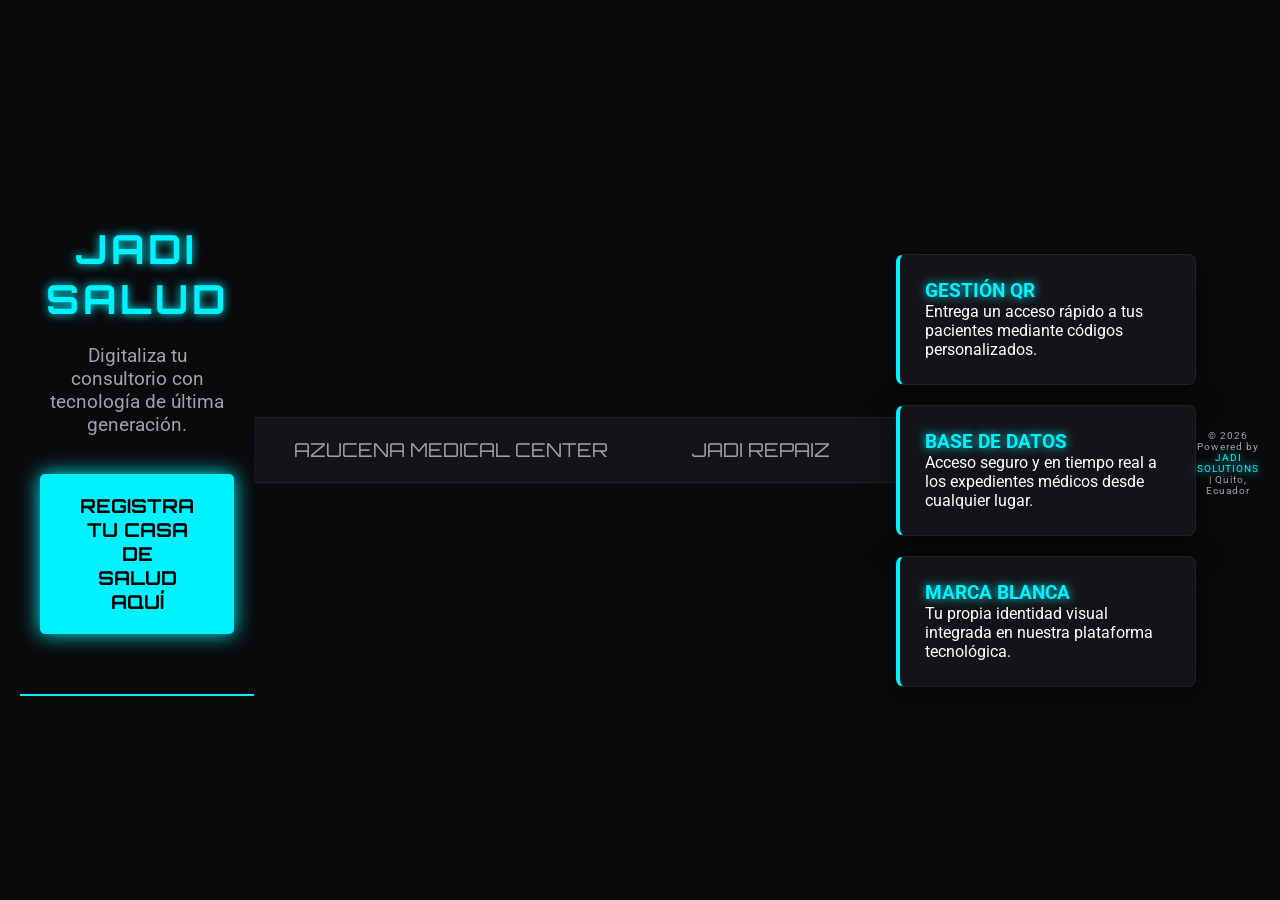
==== index.html @ 71413593 "Update index.html" ====
<!DOCTYPE html>
<html lang="es">
<head>
    <meta charset="UTF-8">
    <meta name="viewport" content="width=device-width, initial-scale=1.0">
    <title>JADI SALUD | El Futuro de la Gestión Médica</title>
    <link href="https://fonts.googleapis.com/css2?family=Orbitron:wght@400;700&family=Roboto:wght@300;400;700&display=swap" rel="stylesheet">
    <link rel="stylesheet" href="styles.css">
    <style>
        /* Estilos específicos para la Landing Page */
        .hero-banner {
            text-align: center;
            padding: 60px 20px;
            background: linear-gradient(rgba(10,10,12,0.8), rgba(10,10,12,0.8)), url('https://images.unsplash.com/photo-1576091160550-2173dbc999ef?auto=format&fit=crop&q=80&w=2070');
            background-size: cover;
            border-bottom: 2px solid var(--accent);
            margin-bottom: 40px;
        }

        .hero-banner h1 { font-size: 2.5rem; margin-bottom: 20px; }

        /* Barra Giratoria de Sponsors (Marquee) */
        .sponsor-track {
            background: #141418;
            padding: 20px 0;
            overflow: hidden;
            white-space: nowrap;
            border-top: 1px solid #222;
            border-bottom: 1px solid #222;
        }

        .marquee-content {
            display: inline-block;
            animation: marquee 20s linear infinite;
        }

        .marquee-content span {
            color: var(--text-gray);
            font-family: 'Orbitron', sans-serif;
            font-size: 1.2rem;
            margin: 0 40px;
            text-transform: uppercase;
        }

        @keyframes marquee {
            0% { transform: translateX(0); }
            100% { transform: translateX(-50%); }
        }

        .cta-section {
            text-align: center;
            padding: 40px 20px;
        }

        .btn-main {
            display: inline-block;
            background: var(--accent);
            color: #000;
            padding: 20px 40px;
            font-family: 'Orbitron', sans-serif;
            font-weight: bold;
            text-decoration: none;
            border-radius: 5px;
            font-size: 1.2rem;
            box-shadow: 0 0 20px var(--accent);
            transition: 0.3s;
        }

        .btn-main:hover {
            transform: scale(1.05);
            background: #fff;
        }
    </style>
</head>
<body>

    <section class="hero-banner">
        <h1 class="accent">JADI SALUD</h1>
        <p style="font-size: 1.2rem; color: var(--text-gray);">Digitaliza tu consultorio con tecnología de última generación.</p>
        <br><br>
        <a href="registro-centro.html" class="btn-main">REGISTRA TU CASA DE SALUD AQUÍ</a>
    </section>

    <div class="sponsor-track">
        <div class="marquee-content">
            <span>AZUCENA MEDICAL CENTER</span>
            <span>JADI REPAIZ</span>
            <span>IDV SKY</span>
            <span>OPTOMETRÍA INTEGRAL</span>
            <span>FISIOTERAPIA QUITO</span>
            <span>AZUCENA MEDICAL CENTER</span>
            <span>JADI REPAIZ</span>
            <span>IDV SKY</span>
            <span>OPTOMETRÍA INTEGRAL</span>
            <span>FISIOTERAPIA QUITO</span>
        </div>
    </div>

    <div class="main-container" style="max-width: 1000px; margin-top: 40px;">
        <div style="display: grid; grid-template-columns: repeat(auto-fit, minmax(300px, 1fr)); gap: 20px;">
            <div class="form-card">
                <h3 class="accent">GESTIÓN QR</h3>
                <p>Entrega un acceso rápido a tus pacientes mediante códigos personalizados.</p>
            </div>
            <div class="form-card">
                <h3 class="accent">BASE DE DATOS</h3>
                <p>Acceso seguro y en tiempo real a los expedientes médicos desde cualquier lugar.</p>
            </div>
            <div class="form-card">
                <h3 class="accent">MARCA BLANCA</h3>
                <p>Tu propia identidad visual integrada en nuestra plataforma tecnológica.</p>
            </div>
        </div>
    </div>

    <footer>
        <p>© 2026 Powered by <span class="accent">JADI SOLUTIONS</span> | Quito, Ecuador</p>
    </footer>

</body>
</html>
---- styles.css ----
/* DISEÑO JADI SALUD - URBAN MEDICAL STYLE */
:root {
    --bg-dark: #0a0a0c;
    --card-bg: #141418;
    --accent: #00f2ff; /* Cian Neón */
    --text-gray: #a0a0a8;
    --white: #ffffff;
    --error: #ff4444;
}

* {
    box-sizing: border-box;
    margin: 0;
    padding: 0;
}

body {
    background-color: var(--bg-dark);
    color: var(--white);
    font-family: 'Roboto', sans-serif;
    display: flex;
    justify-content: center;
    align-items: center;
    min-height: 100vh;
    padding: 20px;
}

.main-container {
    width: 100%;
    max-width: 450px;
}

header {
    text-align: center;
    margin-bottom: 30px;
}

h1 {
    font-family: 'Orbitron', sans-serif;
    font-size: 1.8rem;
    letter-spacing: 4px;
    margin-bottom: 5px;
}

.accent {
    color: var(--accent);
    text-shadow: 0 0 10px var(--accent);
}

.subtitle {
    color: var(--text-gray);
    font-size: 0.7rem;
    letter-spacing: 2px;
    text-transform: uppercase;
}

/* TARJETA DEL FORMULARIO */
.form-card {
    background: var(--card-bg);
    border: 1px solid #222;
    padding: 25px;
    border-radius: 8px;
    border-left: 4px solid var(--accent);
    box-shadow: 0 10px 30px rgba(0,0,0,0.5);
}

.card-header h2 {
    font-size: 0.9rem;
    letter-spacing: 1px;
    margin-bottom: 10px;
    color: var(--white);
}

.line {
    width: 40px;
    height: 3px;
    background: var(--accent);
    margin-bottom: 25px;
}

/* INPUTS Y FORMULARIO */
.input-group {
    margin-bottom: 15px;
}

.input-group label {
    display: block;
    font-size: 0.65rem;
    color: var(--accent);
    margin-bottom: 5px;
    font-weight: 700;
    text-transform: uppercase;
}

input, select, textarea {
    width: 100%;
    padding: 12px;
    background: #000;
    border: 1px solid #333;
    color: var(--white);
    border-radius: 4px;
    font-size: 0.9rem;
    transition: 0.3s;
}

input:focus, select:focus, textarea:focus {
    outline: none;
    border-color: var(--accent);
    box-shadow: 0 0 5px var(--accent);
}

.row {
    display: flex;
    gap: 15px;
}

/* BOTÓN */
button {
    width: 100%;
    padding: 15px;
    background: var(--accent);
    border: none;
    color: #000;
    font-weight: bold;
    font-family: 'Orbitron', sans-serif;
    font-size: 0.9rem;
    cursor: pointer;
    margin-top: 10px;
    border-radius: 4px;
    transition: 0.3s;
}

button:hover {
    background: #fff;
    box-shadow: 0 0 20px var(--accent);
    transform: translateY(-2px);
}

footer {
    text-align: center;
    margin-top: 25px;
    font-size: 0.6rem;
    color: var(--text-gray);
    letter-spacing: 1px;
}

/* RESPONSIVE PARA CELULAR */
@media (max-width: 400px) {
    .row {
        flex-direction: column;
        gap: 0;
    }
}
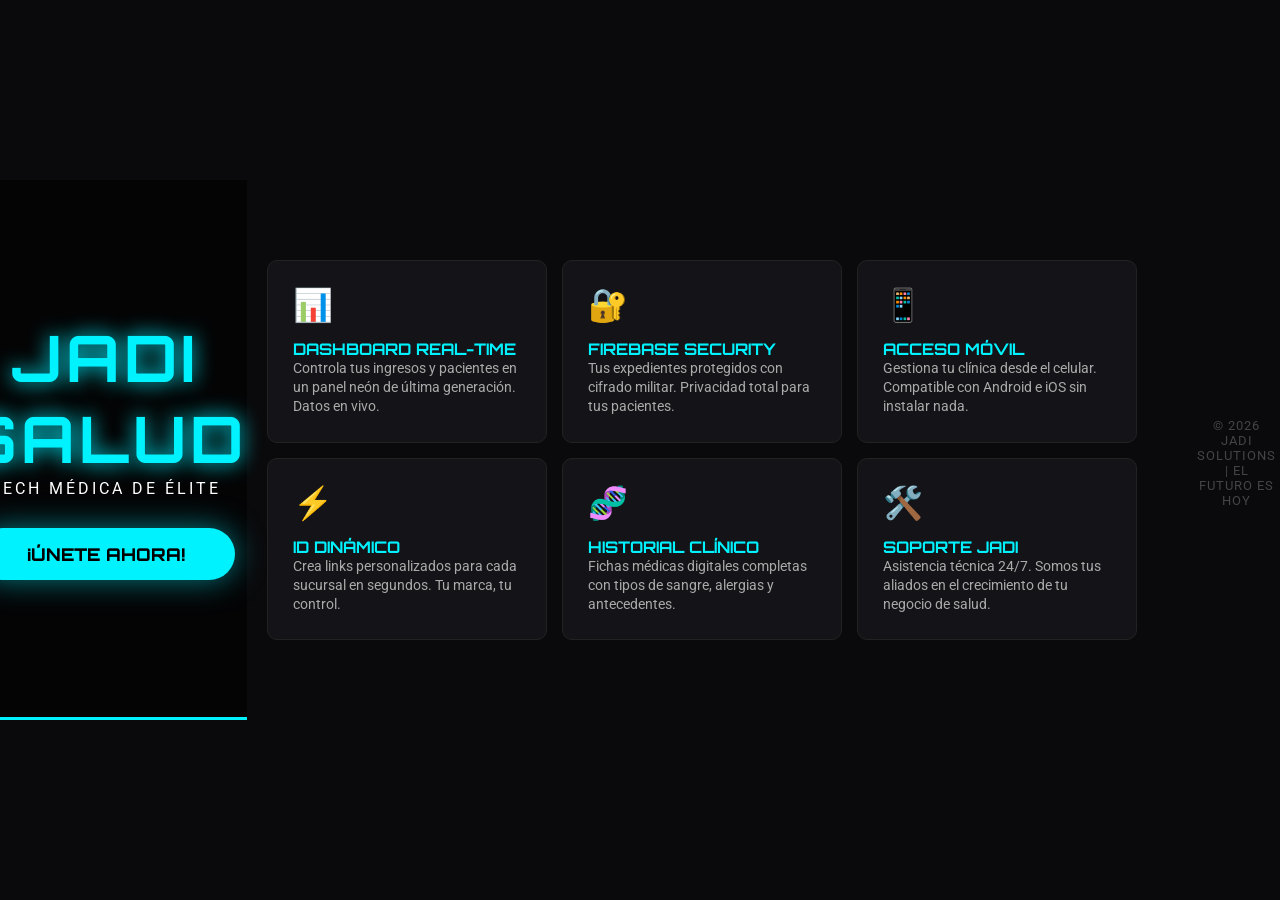
==== commit ac2c0455: "Update index.html" ====
--- a/index.html
+++ b/index.html
@@ -3,118 +3,167 @@
 <head>
     <meta charset="UTF-8">
     <meta name="viewport" content="width=device-width, initial-scale=1.0">
-    <title>JADI SALUD | El Futuro de la Gestión Médica</title>
+    <title>JADI SALUD | Business Suite</title>
     <link href="https://fonts.googleapis.com/css2?family=Orbitron:wght@400;700&family=Roboto:wght@300;400;700&display=swap" rel="stylesheet">
     <link rel="stylesheet" href="styles.css">
     <style>
-        /* Estilos específicos para la Landing Page */
-        .hero-banner {
+        :root { --accent: #00f2ff; --bg: #0a0a0c; --card: #141418; }
+        
+        body { background-color: var(--bg); margin: 0; }
+
+        /* Banner Compacto y Agresivo */
+        .hero {
+            height: 60vh;
+            display: flex;
+            flex-direction: column;
+            justify-content: center;
+            align-items: center;
+            background: linear-gradient(rgba(0,0,0,0.6), rgba(0,0,0,0.6)), url('https://images.unsplash.com/photo-1519494026892-80bbd2d6fd0d?auto=format&fit=crop&q=80&w=2053');
+            background-size: cover;
+            background-position: center;
+            border-bottom: 3px solid var(--accent);
             text-align: center;
-            padding: 60px 20px;
-            background: linear-gradient(rgba(10,10,12,0.8), rgba(10,10,12,0.8)), url('https://images.unsplash.com/photo-1576091160550-2173dbc999ef?auto=format&fit=crop&q=80&w=2070');
-            background-size: cover;
-            border-bottom: 2px solid var(--accent);
-            margin-bottom: 40px;
         }
 
-        .hero-banner h1 { font-size: 2.5rem; margin-bottom: 20px; }
-
-        /* Barra Giratoria de Sponsors (Marquee) */
-        .sponsor-track {
-            background: #141418;
-            padding: 20px 0;
-            overflow: hidden;
-            white-space: nowrap;
-            border-top: 1px solid #222;
-            border-bottom: 1px solid #222;
-        }
-
-        .marquee-content {
-            display: inline-block;
-            animation: marquee 20s linear infinite;
-        }
-
-        .marquee-content span {
-            color: var(--text-gray);
+        .hero h1 { font-size: clamp(2rem, 8vw, 4rem); margin: 0; text-shadow: 0 0 20px var(--accent); }
+        
+        /* Botón Mejorado: Corto y Potente */
+        .btn-join {
+            margin-top: 30px;
+            padding: 15px 50px;
+            background: var(--accent);
+            color: #000;
             font-family: 'Orbitron', sans-serif;
-            font-size: 1.2rem;
-            margin: 0 40px;
+            font-weight: 800;
+            text-decoration: none;
+            border-radius: 50px;
+            font-size: 1.1rem;
+            box-shadow: 0 0 30px rgba(0, 242, 255, 0.5);
+            transition: all 0.3s ease;
             text-transform: uppercase;
         }
 
-        @keyframes marquee {
+        .btn-join:hover { transform: scale(1.1); box-shadow: 0 0 50px var(--accent); background: #fff; }
+
+        /* Barra de Sponsors */
+        .marquee {
+            background: var(--card);
+            padding: 15px 0;
+            overflow: hidden;
+            border-bottom: 1px solid #333;
+        }
+
+        .marquee-inner {
+            display: flex;
+            width: 200%;
+            animation: scroll 25s linear infinite;
+        }
+
+        .marquee-inner span {
+            width: 50%;
+            display: flex;
+            justify-content: space-around;
+            font-family: 'Orbitron', sans-serif;
+            color: var(--accent);
+            font-size: 0.9rem;
+            letter-spacing: 2px;
+        }
+
+        @keyframes scroll {
             0% { transform: translateX(0); }
             100% { transform: translateX(-50%); }
         }
 
-        .cta-section {
-            text-align: center;
-            padding: 40px 20px;
+        /* Publicidad en Rejilla (Para no dejar espacios) */
+        .ads-grid {
+            display: grid;
+            grid-template-columns: repeat(auto-fit, minmax(280px, 1fr));
+            gap: 15px;
+            padding: 20px;
+            max-width: 1200px;
+            margin: auto;
         }
 
-        .btn-main {
-            display: inline-block;
-            background: var(--accent);
-            color: #000;
-            padding: 20px 40px;
-            font-family: 'Orbitron', sans-serif;
-            font-weight: bold;
-            text-decoration: none;
-            border-radius: 5px;
-            font-size: 1.2rem;
-            box-shadow: 0 0 20px var(--accent);
+        .ad-card {
+            background: var(--card);
+            padding: 25px;
+            border-radius: 10px;
+            border: 1px solid #222;
             transition: 0.3s;
+            position: relative;
+            overflow: hidden;
         }
 
-        .btn-main:hover {
-            transform: scale(1.05);
-            background: #fff;
-        }
+        .ad-card:hover { border-color: var(--accent); transform: translateY(-5px); }
+
+        .ad-card h3 { color: var(--accent); margin-top: 0; font-family: 'Orbitron'; font-size: 1rem; }
+        
+        .ad-card p { font-size: 0.85rem; color: #aaa; line-height: 1.4; }
+
+        .icon-box { font-size: 2rem; margin-bottom: 15px; display: block; }
+
+        footer { text-align: center; padding: 40px; color: #444; font-size: 0.8rem; }
     </style>
 </head>
 <body>
 
-    <section class="hero-banner">
+    <section class="hero">
         <h1 class="accent">JADI SALUD</h1>
-        <p style="font-size: 1.2rem; color: var(--text-gray);">Digitaliza tu consultorio con tecnología de última generación.</p>
-        <br><br>
-        <a href="registro-centro.html" class="btn-main">REGISTRA TU CASA DE SALUD AQUÍ</a>
+        <p style="color: #fff; letter-spacing: 3px;">TECH MÉDICA DE ÉLITE</p>
+        <a href="registro-centro.html" class="btn-join">¡ÚNETE AHORA!</a>
     </section>
 
-    <div class="sponsor-track">
-        <div class="marquee-content">
-            <span>AZUCENA MEDICAL CENTER</span>
-            <span>JADI REPAIZ</span>
-            <span>IDV SKY</span>
-            <span>OPTOMETRÍA INTEGRAL</span>
-            <span>FISIOTERAPIA QUITO</span>
-            <span>AZUCENA MEDICAL CENTER</span>
-            <span>JADI REPAIZ</span>
-            <span>IDV SKY</span>
-            <span>OPTOMETRÍA INTEGRAL</span>
-            <span>FISIOTERAPIA QUITO</span>
+    <div class="marquee">
+        <div class="marquee-inner">
+            <span>
+                <b>● AZUCENA MEDICAL</b> <b>● JADI REPAIZ</b> <b>● IDV SKY</b> <b>● FISIO-QUITO</b> <b>● OPTOMETRÍA JADI</b>
+            </span>
+            <span>
+                <b>● AZUCENA MEDICAL</b> <b>● JADI REPAIZ</b> <b>● IDV SKY</b> <b>● FISIO-QUITO</b> <b>● OPTOMETRÍA JADI</b>
+            </span>
         </div>
     </div>
 
-    <div class="main-container" style="max-width: 1000px; margin-top: 40px;">
-        <div style="display: grid; grid-template-columns: repeat(auto-fit, minmax(300px, 1fr)); gap: 20px;">
-            <div class="form-card">
-                <h3 class="accent">GESTIÓN QR</h3>
-                <p>Entrega un acceso rápido a tus pacientes mediante códigos personalizados.</p>
-            </div>
-            <div class="form-card">
-                <h3 class="accent">BASE DE DATOS</h3>
-                <p>Acceso seguro y en tiempo real a los expedientes médicos desde cualquier lugar.</p>
-            </div>
-            <div class="form-card">
-                <h3 class="accent">MARCA BLANCA</h3>
-                <p>Tu propia identidad visual integrada en nuestra plataforma tecnológica.</p>
-            </div>
+    <main class="ads-grid">
+        <div class="ad-card">
+            <span class="icon-box">📊</span>
+            <h3>DASHBOARD REAL-TIME</h3>
+            <p>Controla tus ingresos y pacientes en un panel neón de última generación. Datos en vivo.</p>
         </div>
-    </div>
+
+        <div class="ad-card">
+            <span class="icon-box">🔐</span>
+            <h3>FIREBASE SECURITY</h3>
+            <p>Tus expedientes protegidos con cifrado militar. Privacidad total para tus pacientes.</p>
+        </div>
+
+        <div class="ad-card">
+            <span class="icon-box">📱</span>
+            <h3>ACCESO MÓVIL</h3>
+            <p>Gestiona tu clínica desde el celular. Compatible con Android e iOS sin instalar nada.</p>
+        </div>
+
+        <div class="ad-card">
+            <span class="icon-box">⚡</span>
+            <h3>ID DINÁMICO</h3>
+            <p>Crea links personalizados para cada sucursal en segundos. Tu marca, tu control.</p>
+        </div>
+
+        <div class="ad-card">
+            <span class="icon-box">🧬</span>
+            <h3>HISTORIAL CLÍNICO</h3>
+            <p>Fichas médicas digitales completas con tipos de sangre, alergias y antecedentes.</p>
+        </div>
+
+        <div class="ad-card">
+            <span class="icon-box">🛠️</span>
+            <h3>SOPORTE JADI</h3>
+            <p>Asistencia técnica 24/7. Somos tus aliados en el crecimiento de tu negocio de salud.</p>
+        </div>
+    </main>
 
     <footer>
-        <p>© 2026 Powered by <span class="accent">JADI SOLUTIONS</span> | Quito, Ecuador</p>
+        <p>© 2026 JADI SOLUTIONS | EL FUTURO ES HOY</p>
     </footer>
 
 </body>
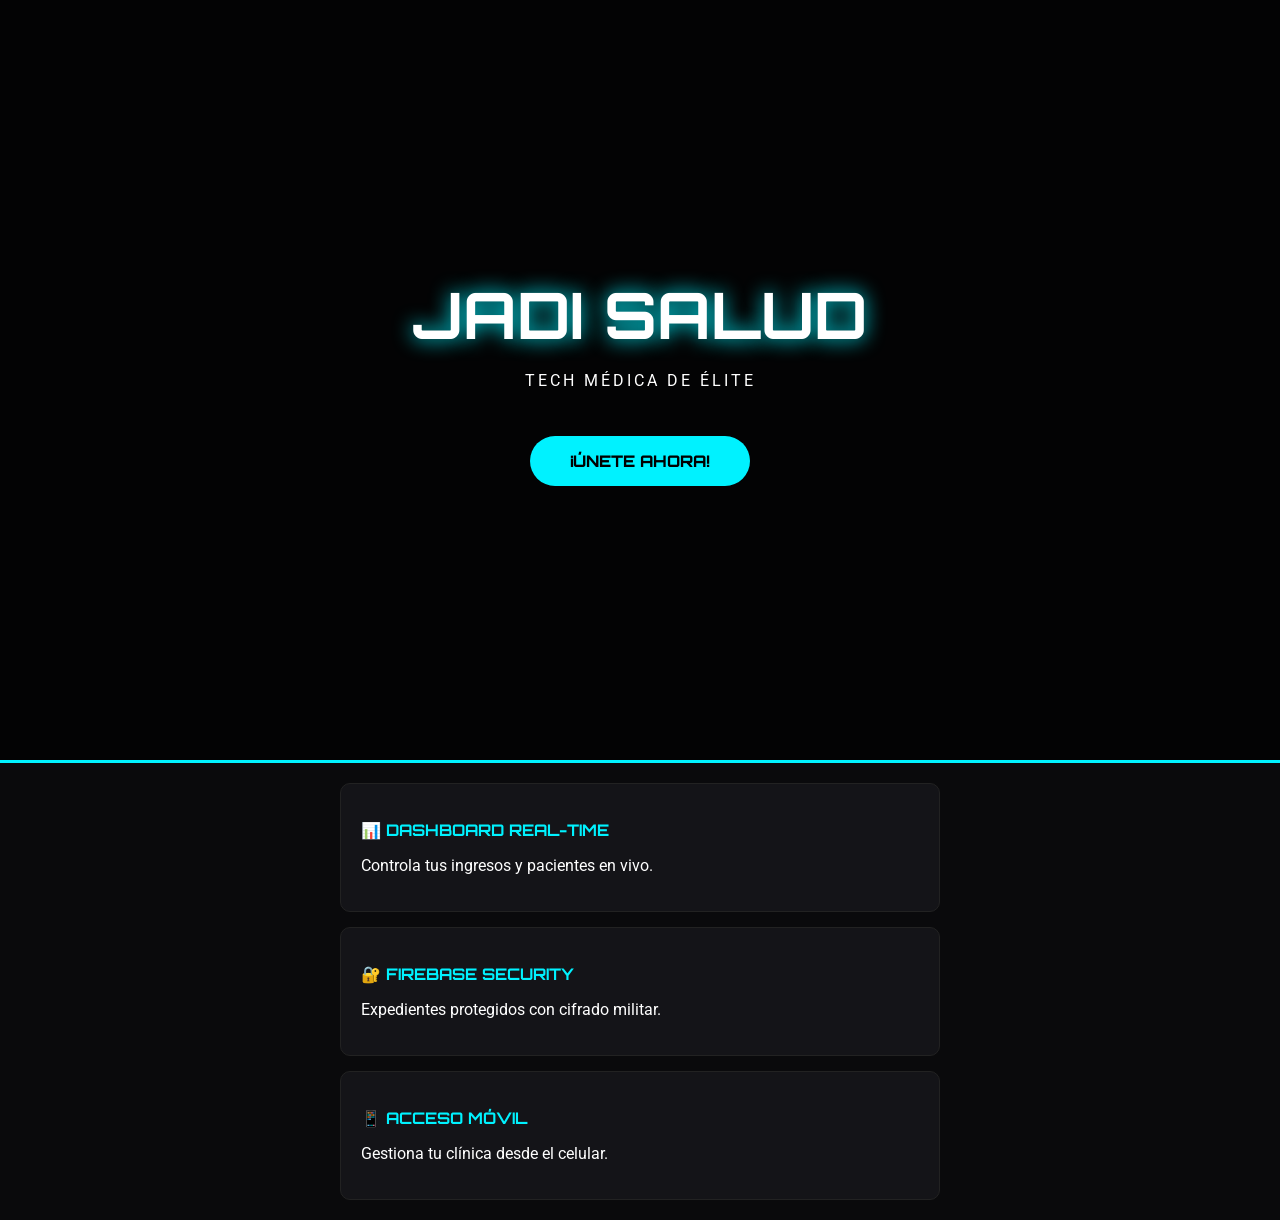
==== commit 0171dc88: "Update index.html" ====
--- a/index.html
+++ b/index.html
@@ -4,167 +4,73 @@
     <meta charset="UTF-8">
     <meta name="viewport" content="width=device-width, initial-scale=1.0">
     <title>JADI SALUD | Business Suite</title>
+    <link rel="manifest" href="/JADI-SALUD/manifest.json">
     <link href="https://fonts.googleapis.com/css2?family=Orbitron:wght@400;700&family=Roboto:wght@300;400;700&display=swap" rel="stylesheet">
-    <link rel="stylesheet" href="styles.css">
+    <link rel="stylesheet" href="/JADI-SALUD/css/styles.css">
     <style>
         :root { --accent: #00f2ff; --bg: #0a0a0c; --card: #141418; }
-        
-        body { background-color: var(--bg); margin: 0; }
+        body { background-color: var(--bg); margin: 0; font-family: 'Roboto', sans-serif; color: #fff; }
 
-        /* Banner Compacto y Agresivo */
         .hero {
-            height: 60vh;
+            min-height: 80vh;
             display: flex;
             flex-direction: column;
             justify-content: center;
             align-items: center;
-            background: linear-gradient(rgba(0,0,0,0.6), rgba(0,0,0,0.6)), url('https://images.unsplash.com/photo-1519494026892-80bbd2d6fd0d?auto=format&fit=crop&q=80&w=2053');
+            background: linear-gradient(rgba(0,0,0,0.7), rgba(0,0,0,0.7)), url('https://images.unsplash.com/photo-1519494026892-80bbd2d6fd0d?auto=format&fit=crop&q=80&w=2053');
             background-size: cover;
             background-position: center;
             border-bottom: 3px solid var(--accent);
             text-align: center;
+            padding: 20px;
         }
 
-        .hero h1 { font-size: clamp(2rem, 8vw, 4rem); margin: 0; text-shadow: 0 0 20px var(--accent); }
+        .hero h1 { font-size: clamp(2rem, 8vw, 4rem); margin: 0; text-shadow: 0 0 20px var(--accent); font-family: 'Orbitron'; }
         
-        /* Botón Mejorado: Corto y Potente */
         .btn-join {
             margin-top: 30px;
-            padding: 15px 50px;
+            padding: 15px 40px;
             background: var(--accent);
             color: #000;
             font-family: 'Orbitron', sans-serif;
             font-weight: 800;
             text-decoration: none;
             border-radius: 50px;
-            font-size: 1.1rem;
-            box-shadow: 0 0 30px rgba(0, 242, 255, 0.5);
-            transition: all 0.3s ease;
             text-transform: uppercase;
         }
 
-        .btn-join:hover { transform: scale(1.1); box-shadow: 0 0 50px var(--accent); background: #fff; }
-
-        /* Barra de Sponsors */
-        .marquee {
-            background: var(--card);
-            padding: 15px 0;
-            overflow: hidden;
-            border-bottom: 1px solid #333;
-        }
-
-        .marquee-inner {
-            display: flex;
-            width: 200%;
-            animation: scroll 25s linear infinite;
-        }
-
-        .marquee-inner span {
-            width: 50%;
-            display: flex;
-            justify-content: space-around;
-            font-family: 'Orbitron', sans-serif;
-            color: var(--accent);
-            font-size: 0.9rem;
-            letter-spacing: 2px;
-        }
-
-        @keyframes scroll {
-            0% { transform: translateX(0); }
-            100% { transform: translateX(-50%); }
-        }
-
-        /* Publicidad en Rejilla (Para no dejar espacios) */
         .ads-grid {
             display: grid;
-            grid-template-columns: repeat(auto-fit, minmax(280px, 1fr));
+            grid-template-columns: 1fr;
             gap: 15px;
             padding: 20px;
-            max-width: 1200px;
+            max-width: 600px;
             margin: auto;
         }
 
-        .ad-card {
-            background: var(--card);
-            padding: 25px;
-            border-radius: 10px;
-            border: 1px solid #222;
-            transition: 0.3s;
-            position: relative;
-            overflow: hidden;
-        }
-
-        .ad-card:hover { border-color: var(--accent); transform: translateY(-5px); }
-
-        .ad-card h3 { color: var(--accent); margin-top: 0; font-family: 'Orbitron'; font-size: 1rem; }
-        
-        .ad-card p { font-size: 0.85rem; color: #aaa; line-height: 1.4; }
-
-        .icon-box { font-size: 2rem; margin-bottom: 15px; display: block; }
-
-        footer { text-align: center; padding: 40px; color: #444; font-size: 0.8rem; }
+        .ad-card { background: var(--card); padding: 20px; border-radius: 10px; border: 1px solid #222; }
+        .ad-card h3 { color: var(--accent); font-family: 'Orbitron'; font-size: 1rem; }
     </style>
 </head>
 <body>
 
     <section class="hero">
-        <h1 class="accent">JADI SALUD</h1>
-        <p style="color: #fff; letter-spacing: 3px;">TECH MÉDICA DE ÉLITE</p>
-        <a href="registro-centro.html" class="btn-join">¡ÚNETE AHORA!</a>
+        <h1 id="nombreNegocio">JADI SALUD</h1>
+        <p id="tagline" style="letter-spacing: 3px;">TECH MÉDICA DE ÉLITE</p>
+        <a href="login.html" class="btn-join">¡ÚNETE AHORA!</a>
     </section>
 
-    <div class="marquee">
-        <div class="marquee-inner">
-            <span>
-                <b>● AZUCENA MEDICAL</b> <b>● JADI REPAIZ</b> <b>● IDV SKY</b> <b>● FISIO-QUITO</b> <b>● OPTOMETRÍA JADI</b>
-            </span>
-            <span>
-                <b>● AZUCENA MEDICAL</b> <b>● JADI REPAIZ</b> <b>● IDV SKY</b> <b>● FISIO-QUITO</b> <b>● OPTOMETRÍA JADI</b>
-            </span>
-        </div>
+    <main class="ads-grid">
+        <div class="ad-card"><h3>📊 DASHBOARD REAL-TIME</h3><p>Controla tus ingresos y pacientes en vivo.</p></div>
+        <div class="ad-card"><h3>🔐 FIREBASE SECURITY</h3><p>Expedientes protegidos con cifrado militar.</p></div>
+        <div class="ad-card"><h3>📱 ACCESO MÓVIL</h3><p>Gestiona tu clínica desde el celular.</p></div>
+    </main>
+
+    <div id="installBanner" style="display:none; position: fixed; bottom: 20px; left: 5%; right: 5%; background: #0a0a0c; border: 2px solid var(--accent); color: var(--accent); padding: 15px; border-radius: 10px; text-align: center; font-family: 'Orbitron'; z-index: 9999; box-shadow: 0 0 20px rgba(0,242,255,0.4);">
+        INSTALAR JADI SALUD
     </div>
 
-    <main class="ads-grid">
-        <div class="ad-card">
-            <span class="icon-box">📊</span>
-            <h3>DASHBOARD REAL-TIME</h3>
-            <p>Controla tus ingresos y pacientes en un panel neón de última generación. Datos en vivo.</p>
-        </div>
-
-        <div class="ad-card">
-            <span class="icon-box">🔐</span>
-            <h3>FIREBASE SECURITY</h3>
-            <p>Tus expedientes protegidos con cifrado militar. Privacidad total para tus pacientes.</p>
-        </div>
-
-        <div class="ad-card">
-            <span class="icon-box">📱</span>
-            <h3>ACCESO MÓVIL</h3>
-            <p>Gestiona tu clínica desde el celular. Compatible con Android e iOS sin instalar nada.</p>
-        </div>
-
-        <div class="ad-card">
-            <span class="icon-box">⚡</span>
-            <h3>ID DINÁMICO</h3>
-            <p>Crea links personalizados para cada sucursal en segundos. Tu marca, tu control.</p>
-        </div>
-
-        <div class="ad-card">
-            <span class="icon-box">🧬</span>
-            <h3>HISTORIAL CLÍNICO</h3>
-            <p>Fichas médicas digitales completas con tipos de sangre, alergias y antecedentes.</p>
-        </div>
-
-        <div class="ad-card">
-            <span class="icon-box">🛠️</span>
-            <h3>SOPORTE JADI</h3>
-            <p>Asistencia técnica 24/7. Somos tus aliados en el crecimiento de tu negocio de salud.</p>
-        </div>
-    </main>
-
-    <footer>
-        <p>© 2026 JADI SOLUTIONS | EL FUTURO ES HOY</p>
-    </footer>
+    <script type="module" src="/JADI-SALUD/js/core.js"></script>
 
 </body>
 </html>
